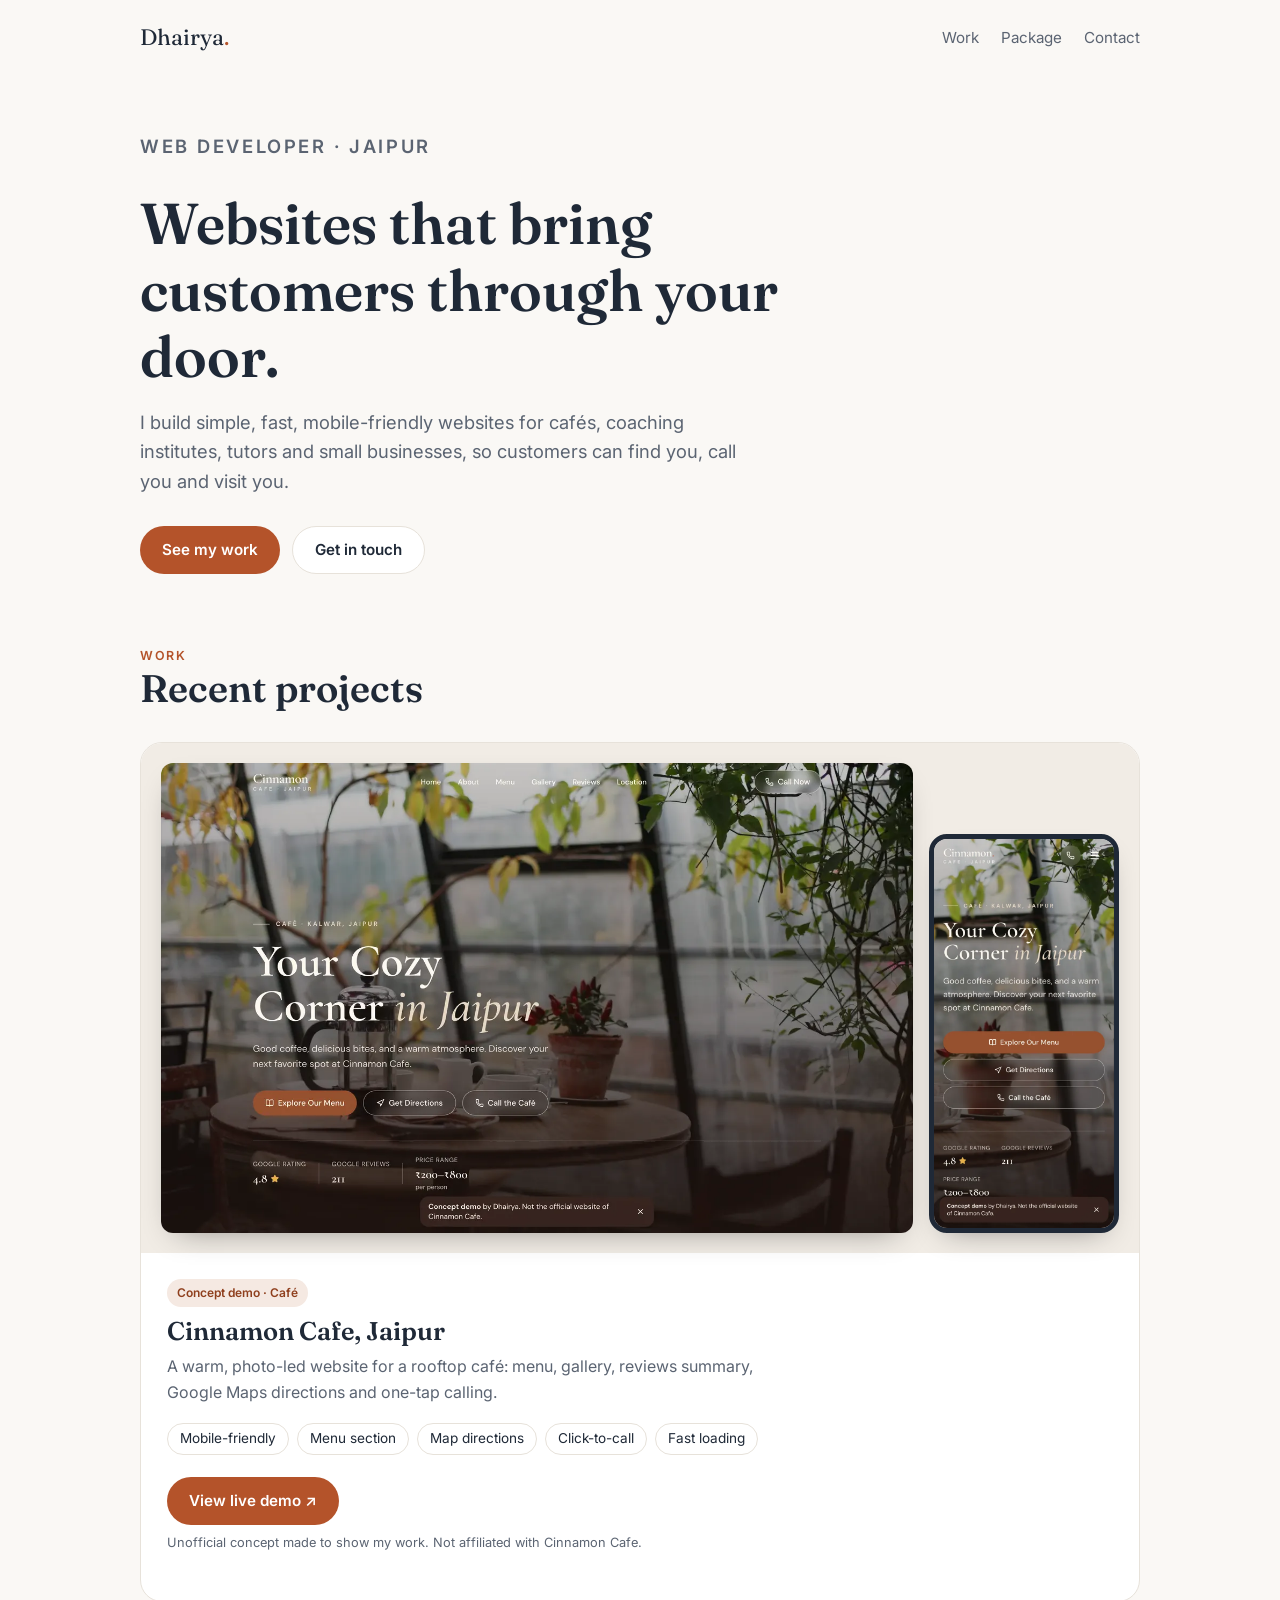
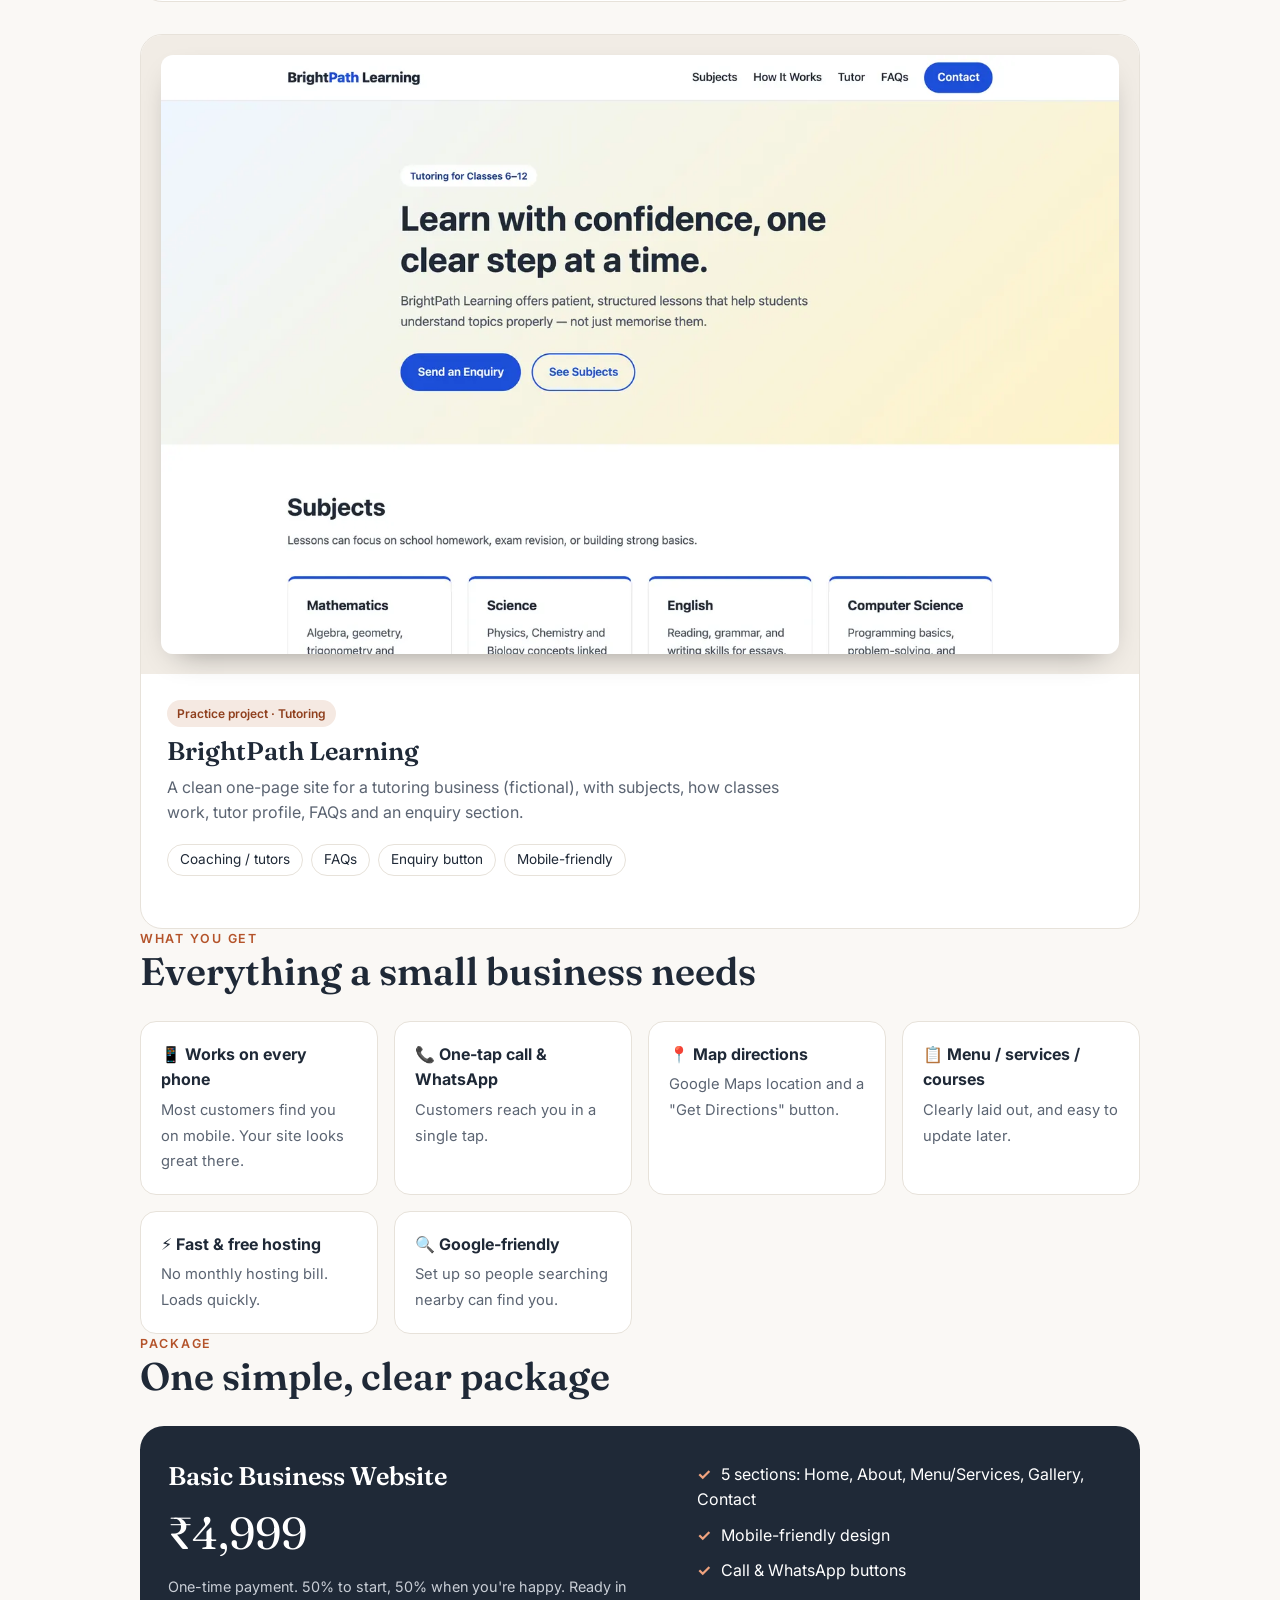
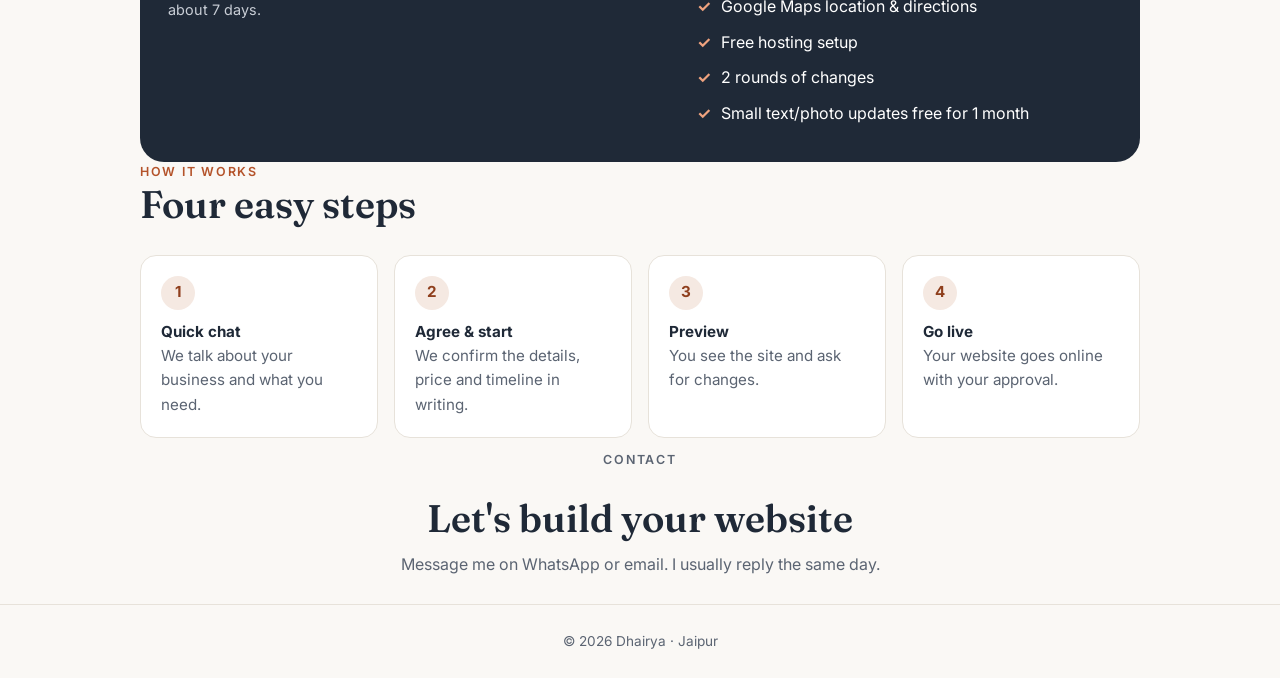
==== index.html @ 1be023b5 "Publish portfolio and demo sites Co-Authored-By: Claude Opus 5.5 <noreply@anthropic.com>" ====
<!doctype html>
<html lang="en-IN">
<head>
  <meta charset="UTF-8" />
  <meta name="viewport" content="width=device-width, initial-scale=1.0" />
  <title>Dhairya | Websites for Local Businesses in Jaipur</title>
  <meta name="description" content="Simple, fast, mobile-friendly websites for cafés, coaching institutes, tutors and small businesses in Jaipur." />
  <link rel="icon" href="data:image/svg+xml,<svg xmlns='http://www.w3.org/2000/svg' viewBox='0 0 64 64'><rect width='64' height='64' rx='14' fill='%231f2937'/><text x='50%' y='58%' text-anchor='middle' font-size='34' font-family='Georgia' fill='white'>D</text></svg>" />
  <link rel="preconnect" href="https://fonts.googleapis.com" />
  <link rel="preconnect" href="https://fonts.gstatic.com" crossorigin />
  <link href="https://fonts.googleapis.com/css2?family=Fraunces:opsz,wght@9..144,600&family=Inter:wght@400;500;600&display=swap" rel="stylesheet" />
  <style>
    :root {
      --ink: #1f2937; --muted: #5b6472; --bg: #faf8f5; --card: #ffffff;
      --line: #e7e2da; --accent: #b4532a; --accent-dark: #8f3f1d; --green: #1f7a4d;
    }
    * { box-sizing: border-box; margin: 0; }
    html { scroll-behavior: smooth; }
    body { font-family: Inter, system-ui, sans-serif; color: var(--ink); background: var(--bg); line-height: 1.6; }
    img { max-width: 100%; height: auto; display: block; }
    [hidden] { display: none !important; }
    a { color: inherit; }
    :focus-visible { outline: 2.5px solid var(--accent); outline-offset: 3px; border-radius: 6px; }
    .wrap { max-width: 1040px; margin: 0 auto; padding: 0 20px; }
    h1, h2, h3 { font-family: Fraunces, Georgia, serif; font-weight: 600; line-height: 1.15; }
    h2 { font-size: clamp(1.8rem, 4vw, 2.4rem); }
    .eyebrow { font-size: .78rem; font-weight: 600; letter-spacing: .14em; text-transform: uppercase; color: var(--accent); }
    section { padding: 72px 0; }

    /* Nav */
    nav { display: flex; justify-content: space-between; align-items: center; padding: 20px 0; }
    .logo { font-family: Fraunces, Georgia, serif; font-size: 1.4rem; text-decoration: none; }
    .logo span { color: var(--accent); }
    nav ul { display: flex; gap: 22px; list-style: none; padding: 0; font-size: .95rem; }
    nav ul a { text-decoration: none; color: var(--muted); }
    nav ul a:hover { color: var(--ink); }
    @media (max-width: 560px) { nav ul { display: none; } }

    /* Buttons */
    .btn { display: inline-flex; align-items: center; justify-content: center; gap: 8px; min-height: 48px; padding: 0 22px; border-radius: 999px; font-weight: 600; font-size: .95rem; text-decoration: none; transition: transform .2s, background .2s; }
    .btn:hover { transform: translateY(-2px); }
    .btn-primary { background: var(--accent); color: #fff; }
    .btn-primary:hover { background: var(--accent-dark); }
    .btn-green { background: var(--green); color: #fff; }
    .btn-outline { border: 1.5px solid var(--line); background: var(--card); }
    .btn-outline:hover { border-color: var(--ink); }
    .btns { display: flex; flex-wrap: wrap; gap: 12px; }

    /* Hero */
    .hero { padding-top: 56px; padding-bottom: 72px; }
    .hero h1 { font-size: clamp(2.3rem, 6vw, 3.6rem); max-width: 760px; margin: 14px 0 18px; }
    .hero p { font-size: 1.15rem; color: var(--muted); max-width: 600px; margin-bottom: 30px; }

    /* Work */
    .project { background: var(--card); border: 1px solid var(--line); border-radius: 22px; overflow: hidden; margin-top: 32px; }
    .shots { display: grid; grid-template-columns: 1fr 190px; gap: 16px; padding: 20px; background: #f1ece5; align-items: end; }
    .shots img { border-radius: 12px; box-shadow: 0 12px 30px -16px rgba(0,0,0,.45); }
    .shots img.mobile { border-radius: 18px; border: 5px solid #1f2937; }
    @media (max-width: 640px) { .shots { grid-template-columns: 1fr; } .shots img.mobile { max-width: 200px; margin: 0 auto; } }
    .project-body { padding: 26px 26px 30px; }
    .project-body h3 { font-size: 1.6rem; }
    .tag { display: inline-block; font-size: .75rem; font-weight: 600; background: #f5e9e2; color: var(--accent-dark); padding: 4px 10px; border-radius: 999px; margin-bottom: 10px; }
    .project-body p { color: var(--muted); margin: 8px 0 18px; max-width: 640px; }
    .chips { display: flex; flex-wrap: wrap; gap: 8px; list-style: none; padding: 0; margin-bottom: 22px; }
    .chips li { font-size: .85rem; border: 1px solid var(--line); border-radius: 999px; padding: 4px 12px; }
    .note { font-size: .8rem; color: var(--muted); margin-top: 14px; }

    /* Features + package */
    .grid { display: grid; grid-template-columns: repeat(auto-fit, minmax(220px, 1fr)); gap: 16px; margin-top: 28px; }
    .feature { background: var(--card); border: 1px solid var(--line); border-radius: 16px; padding: 20px; }
    .feature b { display: block; margin-bottom: 4px; }
    .feature span { color: var(--muted); font-size: .92rem; }
    .package { background: var(--ink); color: #fff; border-radius: 24px; padding: 36px 28px; margin-top: 28px; display: grid; grid-template-columns: 1.2fr 1fr; gap: 30px; }
    @media (max-width: 760px) { .package { grid-template-columns: 1fr; } }
    .price { font-family: Fraunces, Georgia, serif; font-size: 2.8rem; margin: 6px 0; }
    .package ul { list-style: none; padding: 0; display: grid; gap: 10px; }
    .package li::before { content: "✓"; color: #f0a37f; font-weight: 700; margin-right: 10px; }
    .package .small { color: #c9ced6; font-size: .9rem; }

    /* Steps */
    .steps { counter-reset: s; display: grid; grid-template-columns: repeat(auto-fit, minmax(200px, 1fr)); gap: 16px; margin-top: 28px; list-style: none; padding: 0; }
    .steps li { counter-increment: s; background: var(--card); border: 1px solid var(--line); border-radius: 16px; padding: 20px; color: var(--muted); font-size: .95rem; }
    .steps li::before { content: counter(s); display: grid; place-items: center; width: 34px; height: 34px; border-radius: 50%; background: #f5e9e2; color: var(--accent-dark); font-weight: 700; margin-bottom: 10px; }
    .steps b { color: var(--ink); display: block; }

    /* Contact */
    .contact { text-align: center; }
    .contact p { color: var(--muted); margin: 12px auto 26px; max-width: 520px; }
    .contact .btns { justify-content: center; }
    footer { border-top: 1px solid var(--line); padding: 26px 0; font-size: .85rem; color: var(--muted); text-align: center; }
    @media (prefers-reduced-motion: reduce) { html { scroll-behavior: auto; } .btn { transition: none; } }
  </style>
</head>
<body>
  <!--
    =========================================================
     EDIT YOUR DETAILS HERE (bottom of the page, in <script>):
     - WhatsApp number, email, live demo link
     The price is in the "Package" section below — search for ₹.
    =========================================================
  -->
  <header class="wrap">
    <nav aria-label="Main">
      <a class="logo" href="#top">Dhairya<span>.</span></a>
      <ul>
        <li><a href="#work">Work</a></li>
        <li><a href="#package">Package</a></li>
        <li><a href="#contact">Contact</a></li>
      </ul>
    </nav>
  </header>

  <main id="top">
    <section class="hero wrap">
      <p class="eyebrow">Web developer · Jaipur</p>
      <h1>Websites that bring customers through your door.</h1>
      <p>I build simple, fast, mobile-friendly websites for cafés, coaching institutes, tutors and small businesses, so customers can find you, call you and visit you.</p>
      <div class="btns">
        <a class="btn btn-primary" href="#work">See my work</a>
        <a class="btn btn-outline" href="#contact">Get in touch</a>
      </div>
    </section>

    <section id="work" class="wrap" style="padding-top:0">
      <p class="eyebrow">Work</p>
      <h2>Recent projects</h2>

      <article class="project">
        <div class="shots">
          <img src="images/cinnamon-desktop.webp" width="1400" height="875" alt="Cinnamon Cafe website on a laptop screen: a cozy café photo with the headline 'Your Cozy Corner in Jaipur'" loading="lazy" />
          <img class="mobile" src="images/cinnamon-mobile.webp" width="600" height="1298" alt="Cinnamon Cafe website on a phone screen with menu, directions and call buttons" loading="lazy" />
        </div>
        <div class="project-body">
          <span class="tag">Concept demo · Café</span>
          <h3>Cinnamon Cafe, Jaipur</h3>
          <p>A warm, photo-led website for a rooftop café: menu, gallery, reviews summary, Google Maps directions and one-tap calling.</p>
          <ul class="chips">
            <li>Mobile-friendly</li><li>Menu section</li><li>Map directions</li><li>Click-to-call</li><li>Fast loading</li>
          </ul>
          <div class="btns">
            <a class="btn btn-primary" id="demo-link" hidden target="_blank" rel="noopener noreferrer">View live demo ↗</a>
          </div>
          <p class="note">Unofficial concept made to show my work. Not affiliated with Cinnamon Cafe.</p>
        </div>
      </article>

      <article class="project">
        <div class="shots" style="grid-template-columns:1fr">
          <img src="images/brightpath-desktop.webp" width="1400" height="875" alt="BrightPath Learning tutoring website with subjects and an enquiry button" loading="lazy" />
        </div>
        <div class="project-body">
          <span class="tag">Practice project · Tutoring</span>
          <h3>BrightPath Learning</h3>
          <p>A clean one-page site for a tutoring business (fictional), with subjects, how classes work, tutor profile, FAQs and an enquiry section.</p>
          <ul class="chips">
            <li>Coaching / tutors</li><li>FAQs</li><li>Enquiry button</li><li>Mobile-friendly</li>
          </ul>
        </div>
      </article>
    </section>

    <section class="wrap" style="padding-top:0">
      <p class="eyebrow">What you get</p>
      <h2>Everything a small business needs</h2>
      <div class="grid">
        <div class="feature"><b>📱 Works on every phone</b><span>Most customers find you on mobile. Your site looks great there.</span></div>
        <div class="feature"><b>📞 One-tap call & WhatsApp</b><span>Customers reach you in a single tap.</span></div>
        <div class="feature"><b>📍 Map directions</b><span>Google Maps location and a "Get Directions" button.</span></div>
        <div class="feature"><b>📋 Menu / services / courses</b><span>Clearly laid out, and easy to update later.</span></div>
        <div class="feature"><b>⚡ Fast & free hosting</b><span>No monthly hosting bill. Loads quickly.</span></div>
        <div class="feature"><b>🔍 Google-friendly</b><span>Set up so people searching nearby can find you.</span></div>
      </div>
    </section>

    <section id="package" class="wrap" style="padding-top:0">
      <p class="eyebrow">Package</p>
      <h2>One simple, clear package</h2>
      <div class="package">
        <div>
          <h3 style="font-size:1.6rem">Basic Business Website</h3>
          <p class="price">₹4,999</p>
          <p class="small">One-time payment. 50% to start, 50% when you're happy. Ready in about 7 days.</p>
          <div class="btns" style="margin-top:22px">
            <a class="btn btn-primary contact-whatsapp" hidden target="_blank" rel="noopener noreferrer">Ask on WhatsApp</a>
          </div>
        </div>
        <ul>
          <li>5 sections: Home, About, Menu/Services, Gallery, Contact</li>
          <li>Mobile-friendly design</li>
          <li>Call & WhatsApp buttons</li>
          <li>Google Maps location & directions</li>
          <li>Free hosting setup</li>
          <li>2 rounds of changes</li>
          <li>Small text/photo updates free for 1 month</li>
        </ul>
      </div>
    </section>

    <section class="wrap" style="padding-top:0">
      <p class="eyebrow">How it works</p>
      <h2>Four easy steps</h2>
      <ol class="steps">
        <li><b>Quick chat</b>We talk about your business and what you need.</li>
        <li><b>Agree & start</b>We confirm the details, price and timeline in writing.</li>
        <li><b>Preview</b>You see the site and ask for changes.</li>
        <li><b>Go live</b>Your website goes online with your approval.</li>
      </ol>
    </section>

    <section id="contact" class="wrap contact">
      <p class="eyebrow">Contact</p>
      <h2>Let's build your website</h2>
      <p>Message me on WhatsApp or email. I usually reply the same day.</p>
      <div class="btns">
        <a class="btn btn-green contact-whatsapp" id="whatsapp-link" hidden target="_blank" rel="noopener noreferrer">WhatsApp me</a>
        <a class="btn btn-outline" id="email-link" hidden>Email me</a>
      </div>
    </section>
  </main>

  <footer>© <span id="year"></span> Dhairya · Jaipur</footer>

  <script>
    // ========== EDIT YOUR DETAILS HERE ==========
    const MY_DETAILS = {
      whatsapp: '',   // country code + number, no spaces or +, e.g. '919876543210'
      email: '',      // e.g. 'yourname@gmail.com'
      cinnamonDemoUrl: 'https://dhairya-star.github.io/cinnamon-cafe/', // live demo link, e.g. 'https://cinnamon-cafe-demo.netlify.app'
    };
    // ============================================

    const msg = encodeURIComponent("Hi Dhairya, I saw your portfolio and I'm interested in a website.");
    const wa = MY_DETAILS.whatsapp ? `https://wa.me/${MY_DETAILS.whatsapp}?text=${msg}` : '';

    // Hide any button whose link hasn't been filled in yet (no broken buttons)
    function setLink(el, url) { if (url) { el.href = url; el.hidden = false; } }
    document.querySelectorAll('.contact-whatsapp').forEach(el => setLink(el, wa));
    setLink(document.getElementById('email-link'), MY_DETAILS.email ? `mailto:${MY_DETAILS.email}` : '');
    setLink(document.getElementById('demo-link'), MY_DETAILS.cinnamonDemoUrl);
    document.getElementById('year').textContent = new Date().getFullYear();
  </script>
</body>
</html>
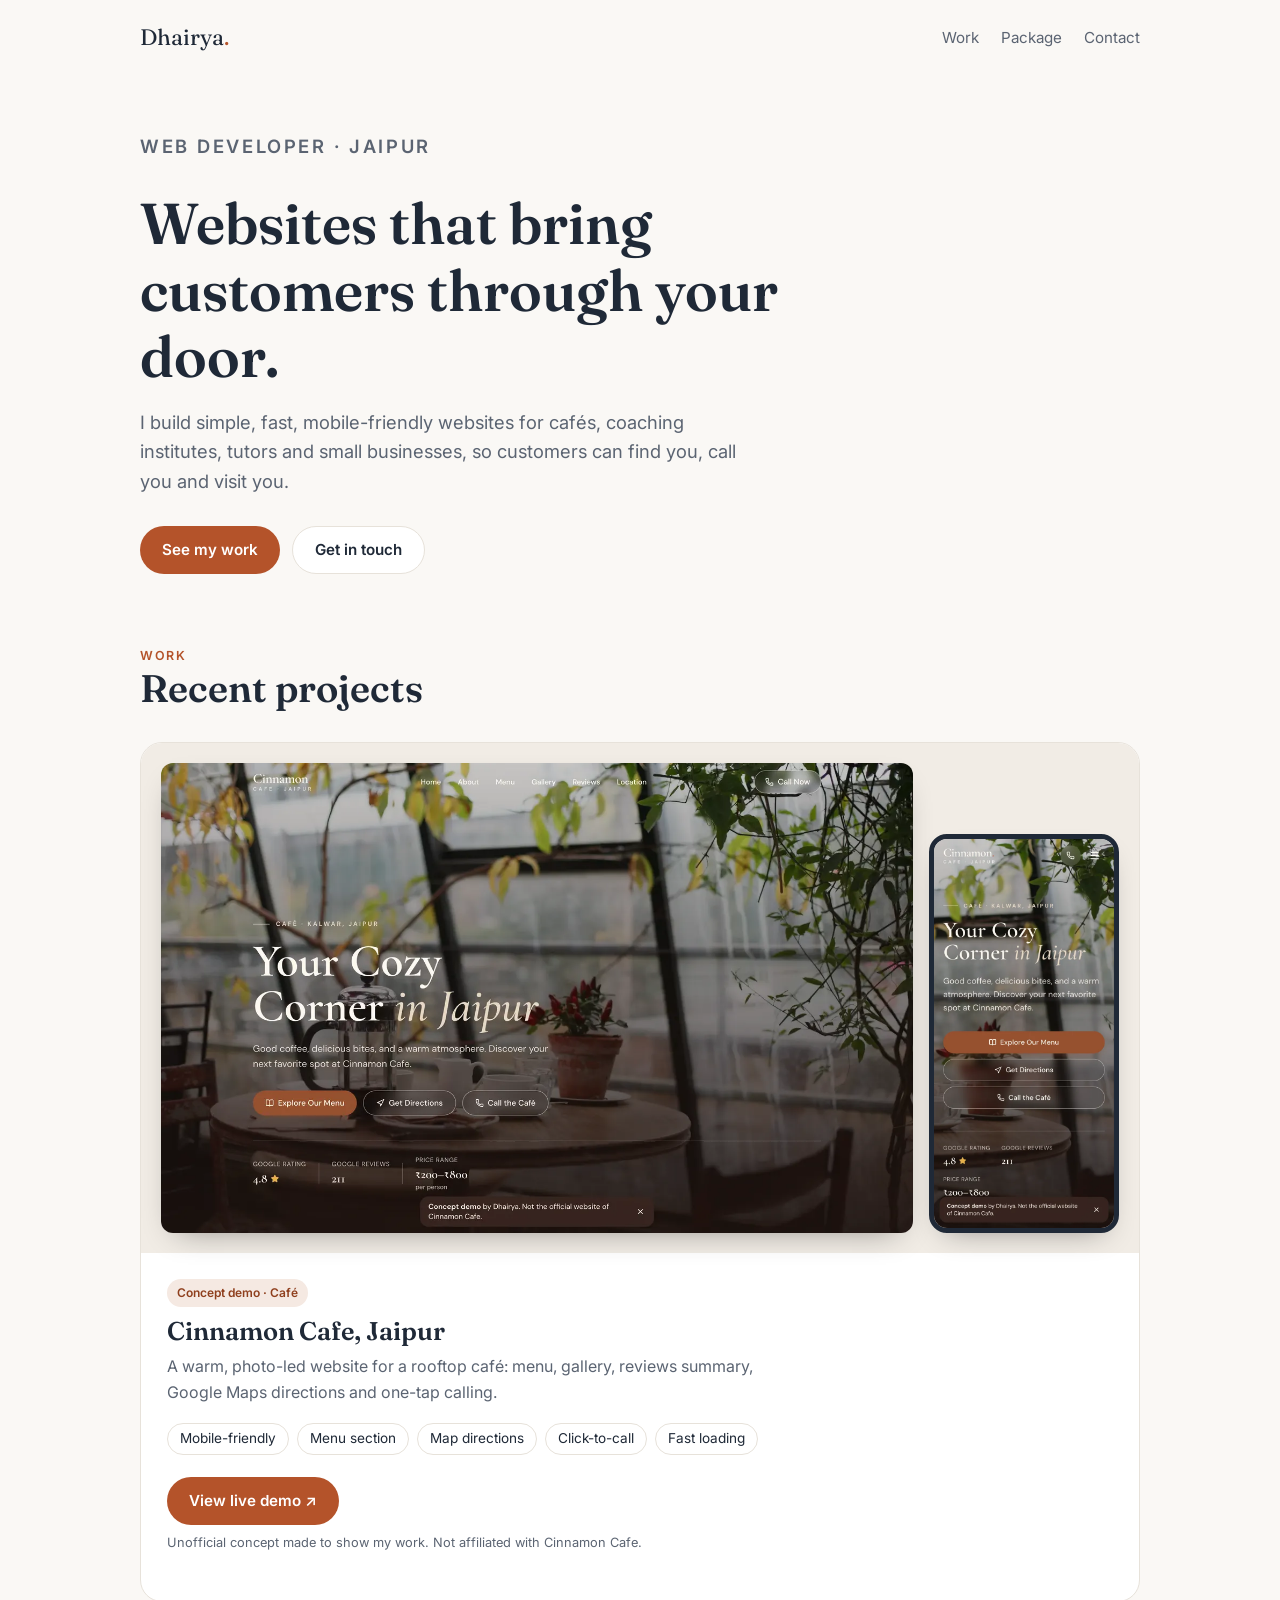
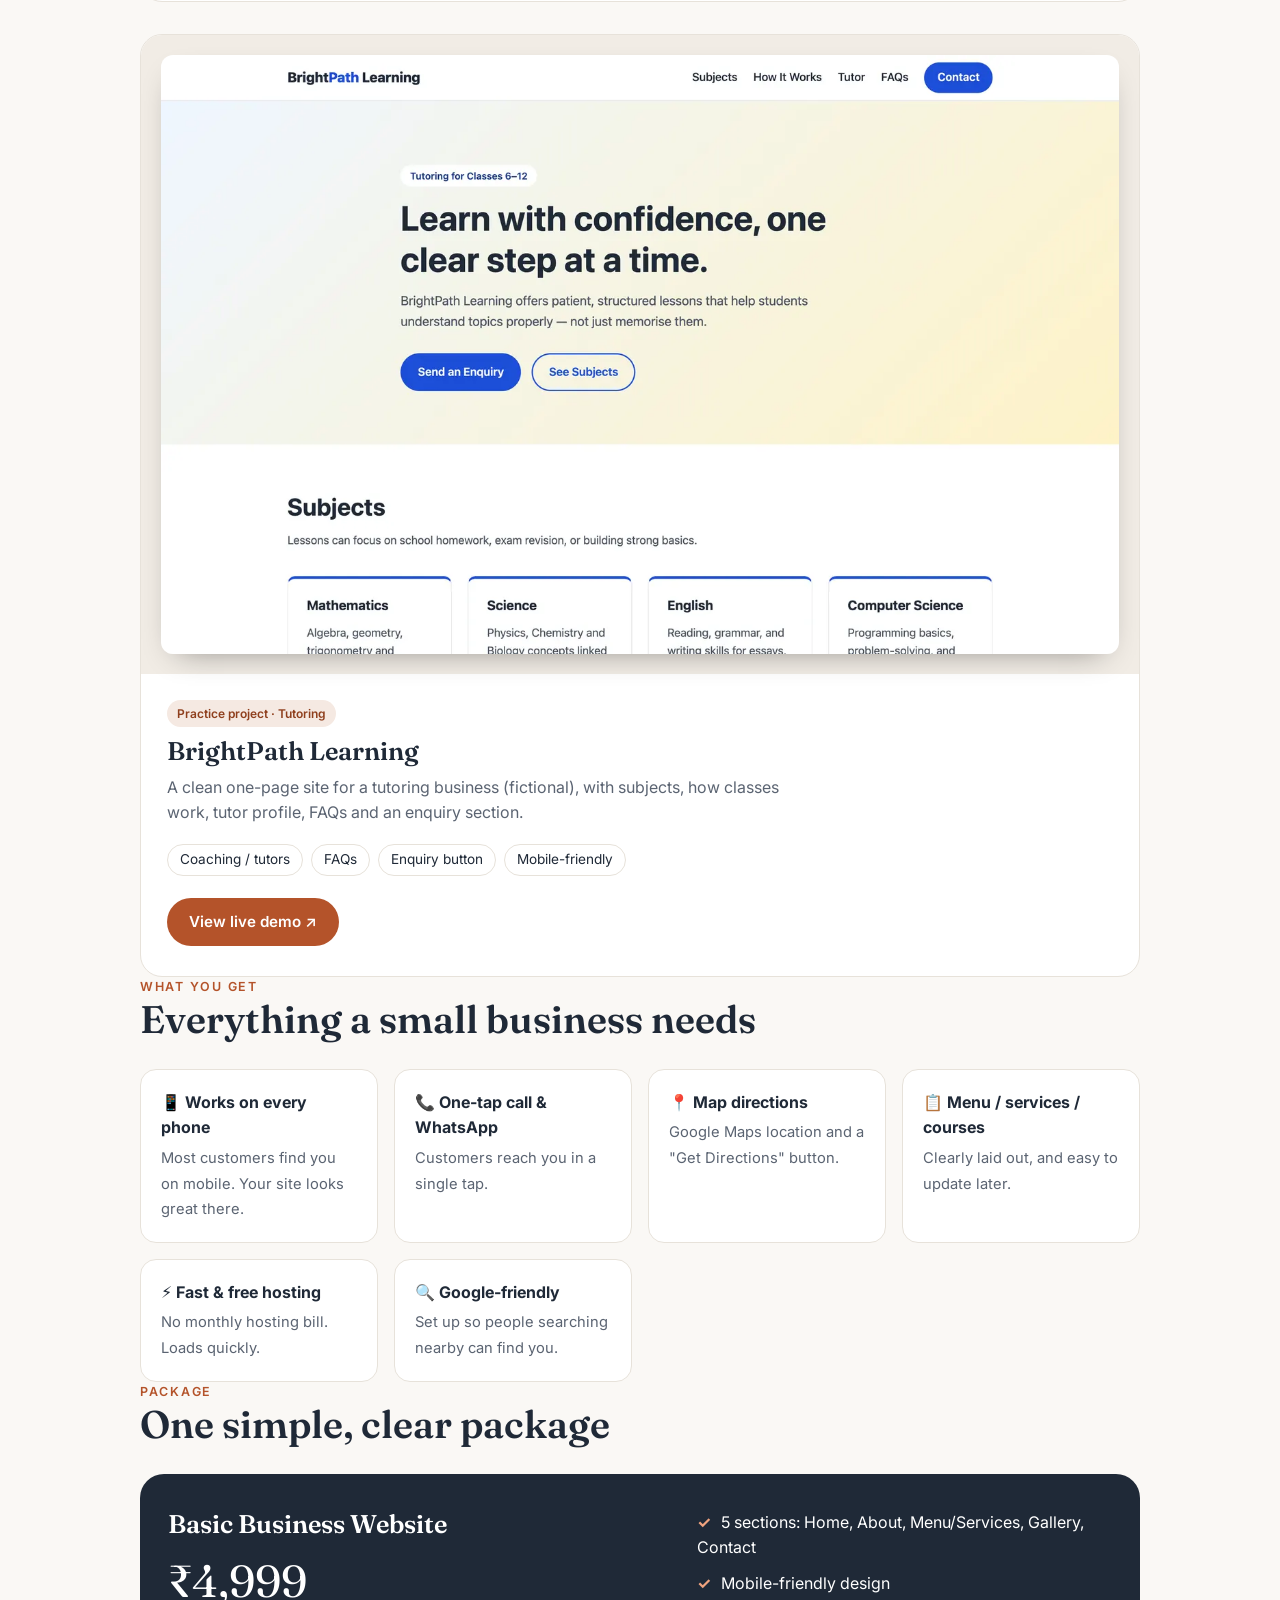
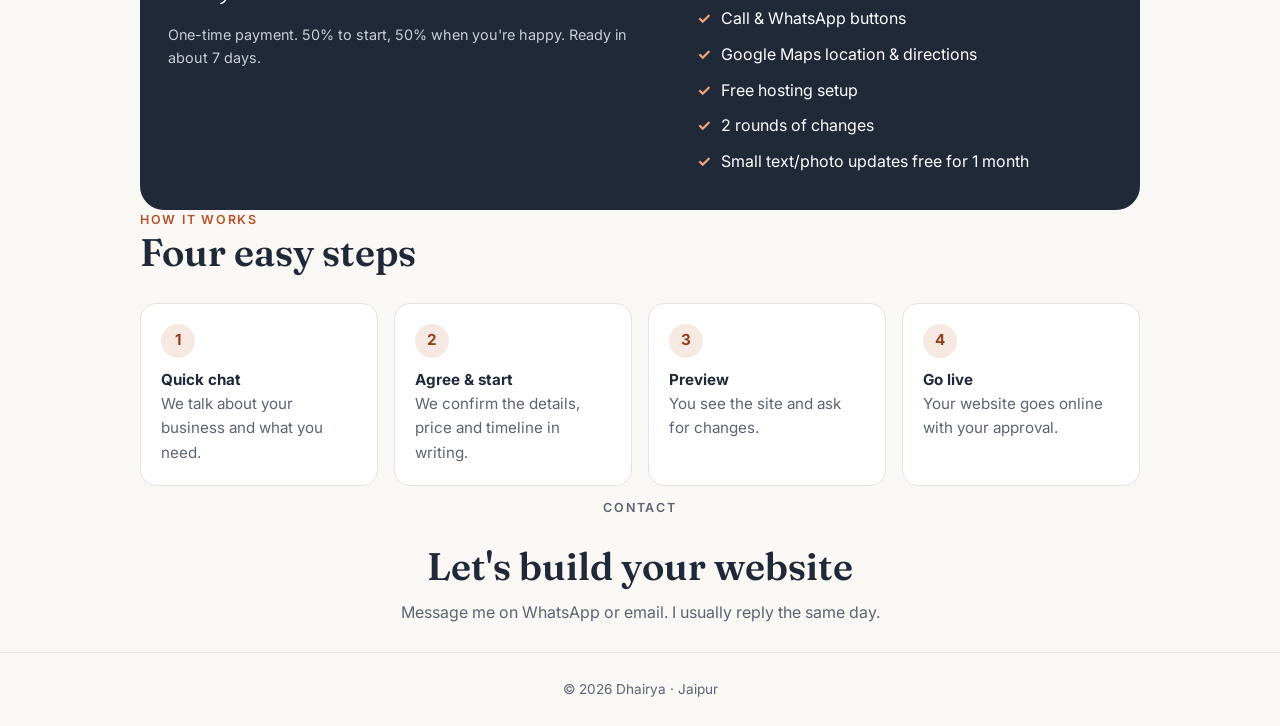
==== commit 292be125: "Add BrightPath Learning demo Co-Authored-By: Claude Opus 5.5 <noreply@anthropic.com>" ====
--- a/index.html
+++ b/index.html
@@ -155,6 +155,9 @@
           <ul class="chips">
             <li>Coaching / tutors</li><li>FAQs</li><li>Enquiry button</li><li>Mobile-friendly</li>
           </ul>
+          <div class="btns">
+            <a class="btn btn-primary" href="https://dhairya-star.github.io/brightpath/" target="_blank" rel="noopener noreferrer">View live demo ↗</a>
+          </div>
         </div>
       </article>
     </section>
